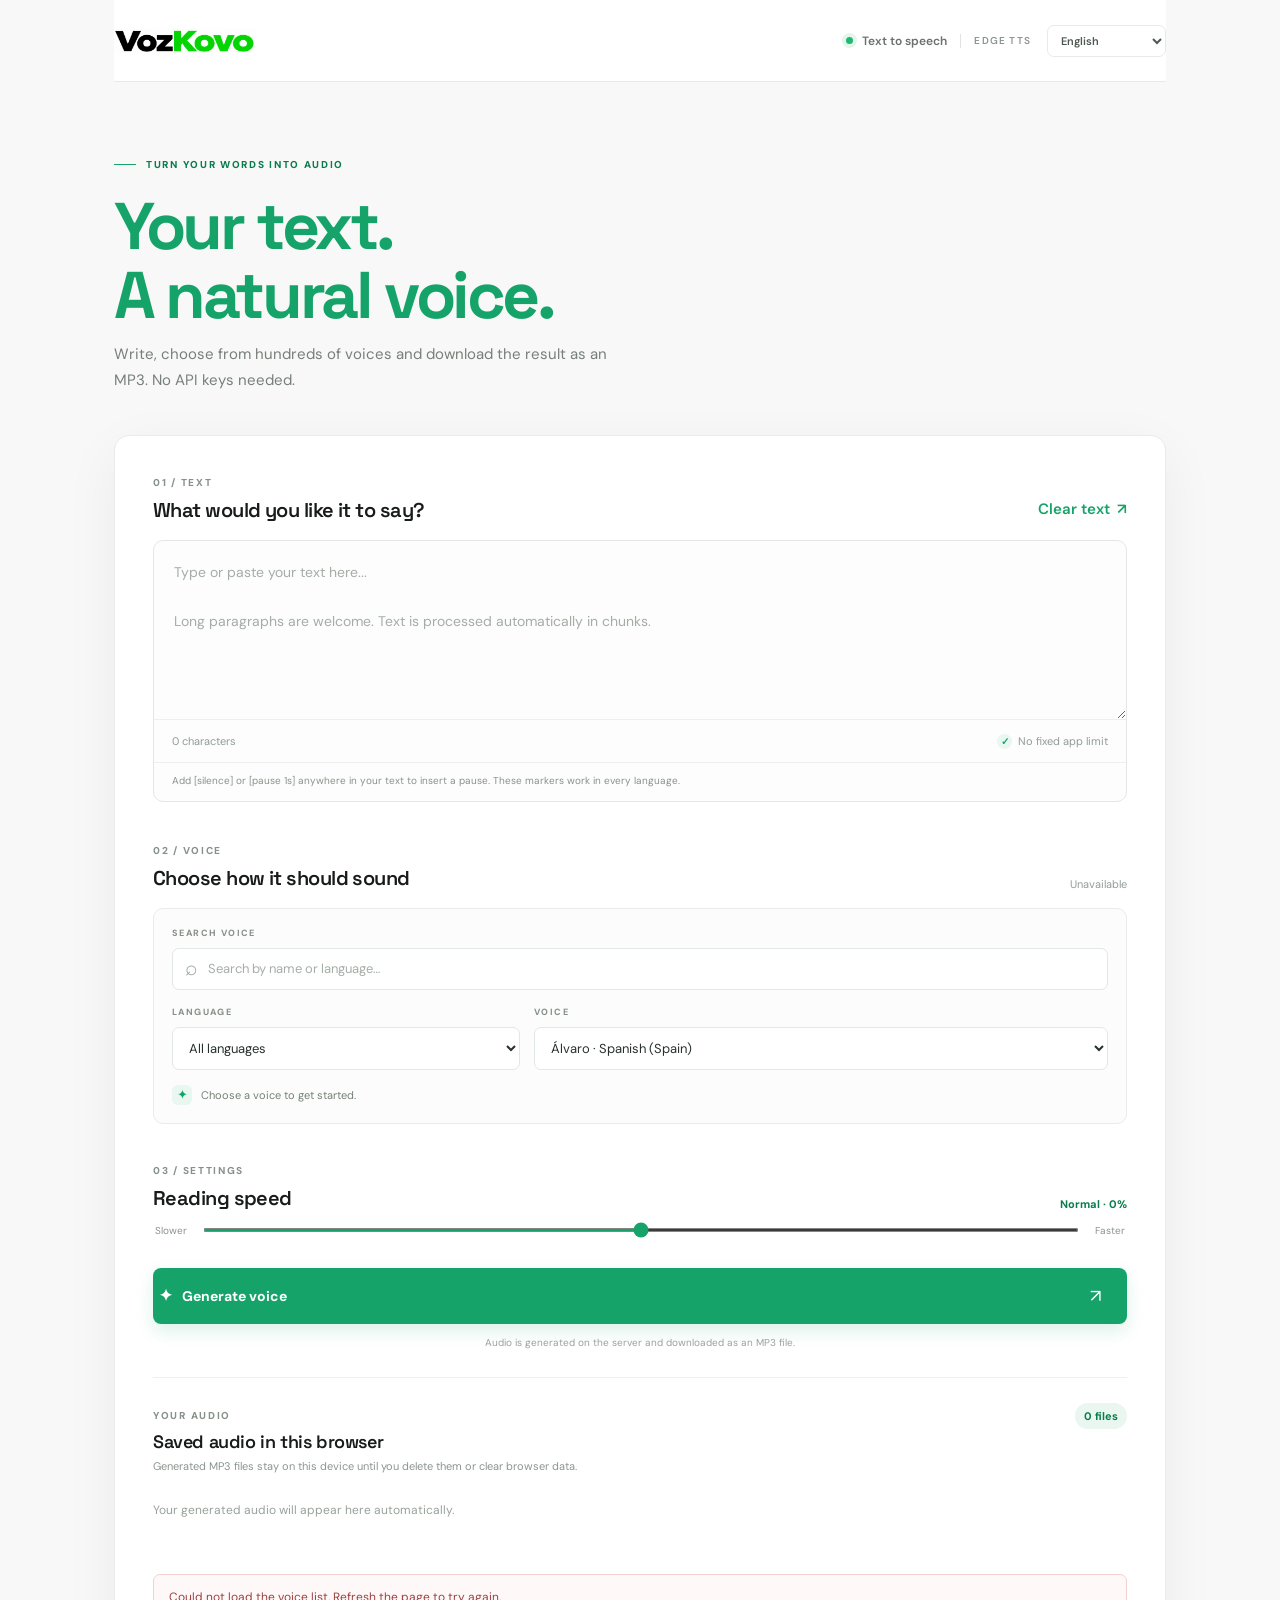
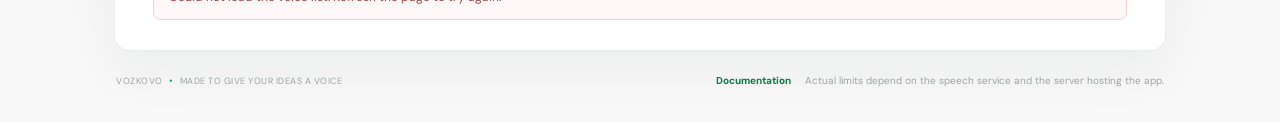
==== static/index.html @ 49c25f30 "Initial commit from Pack2Git" ====
<!DOCTYPE html>
<html lang="en">
<head>
  <meta charset="UTF-8">
  <meta name="viewport" content="width=device-width, initial-scale=1.0">
  <meta name="theme-color" content="#f7f8fa">
  <meta name="description" content="Turn text into speech and download your audio as an MP3.">
  <title>VozKovo — Text to speech</title>
  <link rel="preconnect" href="https://fonts.googleapis.com">
  <link rel="preconnect" href="https://fonts.gstatic.com" crossorigin>
  <link href="https://fonts.googleapis.com/css2?family=DM+Sans:wght@400;500;600;700;800&family=Space+Grotesk:wght@500;600;700&display=swap" rel="stylesheet">
  <link rel="stylesheet" href="/static/styles.css">
</head>
<body>
  <div class="page-shell">
    <header class="topbar">
      <a class="brand" id="brandLink" href="/" aria-label="VozKovo home">
        <img class="brand-logo" src="/logos/vozkovo-logo.png" alt="VozKovo">
      </a>
      <div class="topbar-right">
        <span class="status-dot"></span>
        <span id="statusLabel">Text to speech</span>
        <span class="top-divider"></span>
        <span class="engine-label">EDGE TTS</span>
        <label class="visually-hidden" for="uiLanguage" id="uiLanguageLabel">Website language</label>
        <select id="uiLanguage" class="ui-language-select" aria-labelledby="uiLanguageLabel">
          <option value="es">Español</option>
          <option value="en">English</option>
          <option value="fr">Français</option>
          <option value="de">Deutsch</option>
          <option value="it">Italiano</option>
          <option value="pt">Português</option>
          <option value="nl">Nederlands</option>
        </select>
      </div>
    </header>

    <main>
      <section class="hero">
        <div class="eyebrow"><span class="eyebrow-line"></span><span id="eyebrowText">TURN YOUR WORDS INTO AUDIO</span></div>
        <h1><span id="heroTitle">Your text.</span><br><span id="heroAccent">A natural voice.</span></h1>
        <p class="hero-copy" id="heroCopy">Write, choose from hundreds of voices and download the result as an MP3. No API keys needed.</p>
      </section>

      <section class="workspace" aria-label="Text to speech generator">
        <div class="section-head">
          <div><span class="step-label" id="textStep">01 / TEXT</span><h2 id="textHeading">What would you like it to say?</h2></div>
          <button class="text-action" id="clearText" type="button"><span id="clearTextLabel">Clear text</span> <span>↗</span></button>
        </div>
        <div class="textarea-wrap">
          <textarea id="textInput" spellcheck="true" placeholder="Type or paste your text here...\n\nLong paragraphs are welcome. Text is processed automatically in chunks."></textarea>
          <div class="textarea-footer">
            <span id="charCount">0 characters</span>
            <span class="no-limit"><span class="check-icon">✓</span><span id="noLimitText">No fixed app limit</span></span>
          </div>
          <p class="pause-help" id="pauseHelp">Add [silence] or [pause 1s] anywhere in your text to insert a pause. These tags work in every interface language.</p>
        </div>

        <div class="section-head voice-heading">
          <div><span class="step-label" id="voiceStep">02 / VOICE</span><h2 id="voiceHeading">Choose how it should sound</h2></div>
          <span class="voice-count" id="voiceCount">Loading voices…</span>
        </div>
        <div class="voice-controls">
          <label class="field-label" for="voiceSearch" id="searchVoiceLabel">SEARCH VOICE</label>
          <div class="search-wrap"><span class="search-icon">⌕</span><input id="voiceSearch" type="search" placeholder="Search by name or language…" autocomplete="off"></div>
          <div class="select-row">
            <div class="select-field">
              <label class="field-label" for="languageFilter" id="voiceLanguageLabel">LANGUAGE</label>
              <select id="languageFilter"><option value="all">All languages</option><option value="es">Spanish</option></select>
            </div>
            <div class="select-field voice-select-field">
              <label class="field-label" for="voiceSelect" id="voiceLabel">VOICE</label>
              <select id="voiceSelect"><option value="es-ES-AlvaroNeural">Álvaro · Spanish (Spain)</option></select>
            </div>
          </div>
          <div class="voice-note" id="voiceNote"><span class="voice-note-icon">✦</span><span>Choose a voice to get started.</span></div>
        </div>

        <div class="section-head speed-head">
          <div><span class="step-label" id="settingsStep">03 / SETTINGS</span><h2 id="speedHeading">Reading speed</h2></div>
          <span class="speed-value" id="speedValue">Normal · 0%</span>
        </div>
        <div class="speed-control">
          <span class="speed-caption" id="slowerLabel">Slower</span>
          <input id="speedRange" type="range" min="-50" max="50" value="0" step="5" aria-label="Reading speed">
          <span class="speed-caption" id="fasterLabel">Faster</span>
        </div>

        <div class="generate-area">
          <button id="generateBtn" class="generate-button" type="button">
            <span class="generate-icon">✦</span><span id="generateLabel">Generate voice</span><span class="button-arrow">↗</span>
          </button>
          <p class="generate-hint" id="generateHint">Audio is generated on the server and downloaded as an MP3 file.</p>
        </div>

        <section id="resultPanel" class="result-panel hidden" aria-live="polite">
          <div class="result-topline"><span class="result-check">✓</span><div><strong id="resultTitle">Your voice is ready</strong><span id="resultSubtitle">Play the audio or save the MP3.</span></div><span class="mp3-tag">MP3</span></div>
          <audio id="audioPlayer" controls preload="metadata"></audio>
          <a id="downloadBtn" class="download-button" href="#" download="voz-kovo.mp3"><span>↓</span><span id="downloadLabel">Download MP3</span></a>
        </section>

        <section id="libraryPanel" class="library-panel" aria-labelledby="libraryTitle">
          <div class="library-heading">
            <div>
              <span class="step-label" id="libraryStep">YOUR AUDIO</span>
              <h2 id="libraryTitle">Saved audio in this browser</h2>
              <p id="libraryInfo">Generated MP3 files are stored on this device until you delete them or clear browser data.</p>
            </div>
            <span class="library-count" id="libraryCount">0 files</span>
          </div>
          <p class="library-empty" id="libraryEmpty">Your generated audio will appear here automatically.</p>
          <div id="libraryList" class="library-list"></div>
          <p id="libraryStatus" class="library-status" aria-live="polite"></p>
        </section>

        <div id="progressPanel" class="progress-panel hidden" aria-live="polite">
          <div class="progress-copy"><span id="progressText">Preparing your voice…</span><strong id="progressPercent">0%</strong></div>
          <div class="progress-track"><div id="progressBar" class="progress-bar"></div></div>
          <p id="progressDetail">Processing the text in chunks.</p>
        </div>
        <div id="errorBox" class="error-box hidden" role="alert"></div>
      </section>

      <footer class="footer"><span id="footerBrand">VOZKOVO <span class="footer-dot">•</span> MADE TO GIVE YOUR IDEAS A VOICE</span><span class="footer-right"><a id="documentationLink" href="/documentation">Documentation</a><span id="footerNote">No fixed app character cap. Provider and hosting limits may still apply.</span></span></footer>
    </main>
  </div>
  <script src="/static/app.js"></script>
</body>
</html>
---- static/styles.css ----
:root{--ink:#171b19;--muted:#777f7a;--line:#e7eae7;--green:#16a36a;--green-dark:#087c4b;--mint:#e9f7f0;--paper:#f7f8f7;--white:#fff;--shadow:0 16px 55px rgba(20,38,29,.055)}
*{box-sizing:border-box}html{scroll-behavior:smooth}body{margin:0;background:var(--paper);color:var(--ink);font-family:'DM Sans',sans-serif;-webkit-font-smoothing:antialiased}.page-shell{max-width:1120px;margin:0 auto;padding:0 34px}.topbar{height:82px;display:flex;align-items:center;justify-content:space-between;border-bottom:1px solid var(--line)}.brand{display:flex;gap:11px;align-items:center;text-decoration:none;color:var(--ink);font:700 22px 'Space Grotesk',sans-serif;letter-spacing:-1.1px}.brand-green{color:var(--green)}.brand-mark{width:27px;height:27px;border-radius:8px;background:#e6f6ee;display:flex;align-items:center;justify-content:center;gap:2px;padding:6px}.brand-mark span{width:3px;border-radius:3px;background:var(--green)}.brand-mark span:nth-child(1){height:8px}.brand-mark span:nth-child(2){height:15px}.brand-mark span:nth-child(3){height:11px}.brand-mark span:nth-child(4){height:6px}.topbar-right{display:flex;align-items:center;gap:9px;color:#68716b;font-size:12px;font-weight:600}.status-dot{width:7px;height:7px;background:#20b875;border-radius:50%;box-shadow:0 0 0 4px #e4f5ec}.top-divider{height:14px;width:1px;background:#dfe4df;margin:0 4px}.engine-label{font-size:10px;letter-spacing:1.2px;color:#8b948e}.hero{padding:76px 0 42px}.eyebrow,.step-label,.field-label{font-size:10px;letter-spacing:1.7px;font-weight:800;color:#87918a}.eyebrow{display:flex;align-items:center;gap:10px;color:var(--green-dark)}.eyebrow-line{width:22px;height:1px;background:var(--green)}h1{font:700 clamp(42px,7vw,66px)/1.04 'Space Grotesk',sans-serif;letter-spacing:-3.4px;margin:21px 0 13px}h1 span{color:var(--green)}.hero-copy{margin:0;color:var(--muted);font-size:15px;line-height:1.7;max-width:520px}.workspace{background:var(--white);border:1px solid #e9ece9;border-radius:15px;padding:34px 38px 30px;box-shadow:var(--shadow)}.section-head{display:flex;align-items:flex-end;justify-content:space-between;gap:15px;margin-bottom:17px}.section-head h2{font:600 20px 'Space Grotesk',sans-serif;letter-spacing:-.55px;margin:6px 0 0}.text-action{background:none;border:0;padding:4px 0;color:#828b85;font:600 12px 'DM Sans',sans-serif;cursor:pointer}.text-action span{color:var(--green);font-size:15px;margin-left:4px}.textarea-wrap{border:1px solid #e3e8e4;border-radius:10px;background:#fcfdfc;overflow:hidden;transition:border-color .2s,box-shadow .2s}.textarea-wrap:focus-within,.search-wrap:focus-within{border-color:#8bc9aa;box-shadow:0 0 0 3px rgba(22,163,106,.08)}textarea{display:block;width:100%;min-height:178px;resize:vertical;padding:19px 20px 12px;border:0;outline:0;background:transparent;color:var(--ink);font:14px/1.75 'DM Sans',sans-serif}textarea::placeholder{color:#a5ada7}.textarea-footer{height:43px;border-top:1px solid #edf0ed;display:flex;align-items:center;justify-content:space-between;padding:0 18px;color:#929b95;font-size:11px}.no-limit{display:flex;align-items:center;gap:6px}.check-icon{display:inline-flex;align-items:center;justify-content:center;width:15px;height:15px;border-radius:50%;background:#e8f7ef;color:var(--green);font-size:10px;font-weight:800}.voice-heading{margin-top:36px}.voice-count{font-size:11px;color:#939c96}.voice-controls{background:#fbfcfb;border:1px solid #e9ede9;border-radius:10px;padding:18px}.field-label{display:block;font-size:9px;letter-spacing:1.4px;margin-bottom:9px}.search-wrap{height:42px;display:flex;align-items:center;border:1px solid #e2e8e3;border-radius:7px;background:#fff;padding:0 12px;transition:.2s}.search-icon{font-size:21px;color:#98a39b;margin-right:8px;line-height:1}.search-wrap input{border:0;outline:0;width:100%;background:transparent;font:13px 'DM Sans',sans-serif;color:var(--ink)}.search-wrap input::placeholder{color:#a6aea8}.select-row{display:grid;grid-template-columns:1fr 1.65fr;gap:14px;margin-top:16px}.select-field select{width:100%;height:43px;border:1px solid #e2e8e3;border-radius:7px;padding:0 12px;background:#fff;color:#28312b;font:13px 'DM Sans',sans-serif;outline:none}.select-field select:focus{border-color:#8bc9aa}.voice-note{margin-top:15px;display:flex;align-items:center;gap:9px;color:#768078;font-size:11px}.voice-note strong{color:#3c4d42}.voice-note-icon{width:20px;height:20px;border-radius:6px;background:#e8f7ef;color:var(--green);display:flex;align-items:center;justify-content:center}.speed-head{margin-top:34px;margin-bottom:13px}.speed-value{font-size:11px;color:var(--green-dark);font-weight:700}.speed-control{display:flex;align-items:center;gap:14px;padding:0 2px}.speed-caption{font-size:10px;color:#89938c;white-space:nowrap}.speed-control input{flex:1;accent-color:var(--green);height:4px;cursor:pointer}.generate-area{margin-top:31px}.generate-button{width:100%;height:56px;border:0;border-radius:8px;background:var(--green);color:white;font:700 14px 'DM Sans',sans-serif;display:flex;align-items:center;justify-content:center;gap:10px;cursor:pointer;transition:background .2s,transform .2s,box-shadow .2s;box-shadow:0 7px 17px rgba(22,163,106,.15)}.generate-button:hover{background:#0e925d;transform:translateY(-1px);box-shadow:0 9px 20px rgba(22,163,106,.2)}.generate-button:disabled{opacity:.72;cursor:wait;transform:none}.generate-icon{font-size:16px}.button-arrow{margin-left:auto;margin-right:20px;font-size:18px;font-weight:400}.generate-hint{text-align:center;margin:12px 0 0;color:#9aa29c;font-size:10px}.progress-panel,.result-panel{margin-top:22px;border:1px solid #e4ece6;background:#fbfdfb;border-radius:10px;padding:18px}.progress-copy{display:flex;justify-content:space-between;align-items:center;font-size:12px;color:#4b5850}.progress-copy strong{color:var(--green-dark)}.progress-track{height:6px;background:#e9efeb;border-radius:10px;overflow:hidden;margin-top:13px}.progress-bar{height:100%;width:0;background:var(--green);border-radius:10px;transition:width .35s}.progress-panel p{font-size:10px;color:#929a94;margin:9px 0 0}.result-topline{display:flex;align-items:center;gap:10px;margin-bottom:15px}.result-check{height:25px;width:25px;display:flex;align-items:center;justify-content:center;border-radius:50%;background:#e4f6eb;color:var(--green);font-size:13px;font-weight:800}.result-topline div{display:flex;flex-direction:column;gap:3px}.result-topline strong{font-size:13px}.result-topline div span{font-size:10px;color:#8b958e}.mp3-tag{margin-left:auto;color:#168b5b;background:#e9f7f0;padding:5px 8px;border-radius:5px;font-size:9px;font-weight:800;letter-spacing:1px}audio{width:100%;height:42px;margin:3px 0 13px}.download-button{height:43px;border:1px solid #b9dfc9;background:#f0faf4;color:#13794d;display:flex;align-items:center;justify-content:center;gap:9px;border-radius:7px;text-decoration:none;font-size:12px;font-weight:700;transition:.2s}.download-button:hover{background:#e5f7ed}.download-button span{font-size:18px}.error-box{margin-top:18px;padding:13px 15px;border:1px solid #f0d2d2;background:#fff8f8;border-radius:7px;color:#9d4141;font-size:12px;line-height:1.5}.hidden{display:none!important}.footer{display:flex;justify-content:space-between;gap:20px;padding:23px 2px 35px;color:#9da59f;font-size:9px;letter-spacing:.5px}.footer span:last-child{text-align:right;letter-spacing:0;font-size:10px}.footer-dot{color:var(--green);padding:0 4px}
@media(max-width:700px){.page-shell{padding:0 18px}.topbar{height:69px}.topbar-right{font-size:10px}.hero{padding:56px 0 30px}h1{letter-spacing:-2.4px}.hero-copy{font-size:13px}.workspace{padding:23px 18px 22px}.section-head h2{font-size:18px}.select-row{grid-template-columns:1fr;gap:13px}.voice-count{font-size:10px}.footer{flex-direction:column;gap:8px}.footer span:last-child{text-align:left}.textarea-footer{padding:0 12px}.textarea-footer span{font-size:10px}}

/* Automatic interface language selector */
.visually-hidden{position:absolute;width:1px;height:1px;padding:0;margin:-1px;overflow:hidden;clip:rect(0,0,0,0);white-space:nowrap;border:0}
.ui-language-select{height:32px;max-width:125px;margin-left:7px;padding:0 25px 0 9px;border:1px solid var(--line);border-radius:7px;background:#fff;color:#4d5851;font:600 11px 'DM Sans',sans-serif;cursor:pointer;outline:none}
.ui-language-select:focus{border-color:#8bc9aa;box-shadow:0 0 0 3px rgba(22,163,106,.08)}
@media(max-width:700px){.topbar-right{gap:7px}.ui-language-select{max-width:105px;margin-left:2px;padding-left:7px;font-size:10px}.engine-label,.top-divider{display:none}}

/* Brand, browser audio library and documentation */
.brand{gap:0}.brand-logo{display:block;width:142px;max-height:48px;object-fit:contain}
.pause-help{margin:0;padding:10px 18px 12px;border-top:1px solid #edf0ed;color:#87928a;font-size:10px;line-height:1.55}
.library-panel{margin-top:28px;padding-top:25px;border-top:1px solid #edf0ed}
.library-heading{display:flex;justify-content:space-between;align-items:flex-start;gap:18px}
.library-heading h2{font:600 18px 'Space Grotesk',sans-serif;letter-spacing:-.4px;margin:6px 0 5px}
.library-heading p{margin:0;color:#8b958e;font-size:11px;line-height:1.6;max-width:590px}
.library-count{white-space:nowrap;color:var(--green-dark);font-size:11px;font-weight:700;padding:6px 9px;background:var(--mint);border-radius:20px}
.library-empty{font-size:12px;color:#98a19a;padding:15px 0 3px}
.library-list{display:grid;gap:11px;margin-top:14px}
.library-item{border:1px solid #e6ece7;border-radius:9px;padding:13px;background:#fcfdfc;display:grid;grid-template-columns:minmax(0,1fr) auto;gap:10px 15px;align-items:center}
.library-item-info{min-width:0}.library-item-info strong{display:block;font-size:12px;overflow-wrap:anywhere}.library-item-info span{display:block;color:#8d978f;font-size:10px;margin-top:4px}
.library-item audio{grid-column:1/-1;width:100%;height:35px;margin:0}
.library-item-actions{display:flex;gap:7px}.library-item-actions button,.library-item-actions a{border:1px solid #dfe8e1;background:#fff;color:#526157;border-radius:6px;padding:7px 9px;text-decoration:none;font:600 10px 'DM Sans',sans-serif;cursor:pointer}
.library-item-actions button:hover,.library-item-actions a:hover{border-color:#9dcdb1;color:var(--green-dark)}
.library-item-actions button[data-action="delete"]{color:#a34b4b}
.library-status{min-height:14px;color:#8b958e;font-size:10px;margin:7px 0 0}
.footer-right{display:flex;align-items:center;justify-content:flex-end;gap:14px}.footer-right a,.docs-home-link,.docs-bottom a{color:var(--green-dark);font-size:10px;font-weight:700;text-decoration:none;white-space:nowrap}.footer-right a:hover,.docs-home-link:hover,.docs-bottom a:hover{text-decoration:underline}
.documentation-shell{max-width:900px}.docs-home-link{font-size:11px}.documentation{padding:65px 0 45px;max-width:760px;margin:0 auto}.documentation h1{margin:20px 0 14px}.documentation h1 span{color:var(--green)}.docs-intro{font-size:16px;line-height:1.75;color:var(--muted);max-width:650px;margin:0 0 35px}.docs-section{padding:25px 0;border-top:1px solid var(--line)}.docs-section h2{font:600 21px 'Space Grotesk',sans-serif;letter-spacing:-.5px;margin:8px 0 13px}.docs-section p,.docs-section li{color:#657168;font-size:13px;line-height:1.8}.docs-section ol{padding-left:22px}.docs-section li{padding:3px 0}.docs-section code,.code-examples code{font:600 12px ui-monospace,SFMono-Regular,Consolas,monospace;color:#087c4b;background:#eaf7ef;border-radius:5px;padding:4px 7px}.code-examples{display:grid;grid-template-columns:150px 1fr;align-items:center;gap:10px 13px;margin:18px 0}.code-examples span{font-size:12px;color:#69756c}.docs-note{background:#f0f7f2;border:0;border-radius:10px;padding:20px 22px;margin-top:12px}.docs-bottom{display:flex;justify-content:space-between;gap:20px;align-items:center;padding-top:28px;color:#9da59f;font-size:9px;letter-spacing:.5px}
@media(max-width:700px){.brand-logo{width:116px;max-height:40px}.library-heading h2{font-size:16px}.library-item{grid-template-columns:1fr}.library-item-actions{justify-content:flex-start}.footer-right{flex-direction:column;align-items:flex-start;gap:6px}.footer-right a{font-size:11px}.documentation{padding:48px 0 30px}.documentation h1{font-size:42px;letter-spacing:-2.2px}.docs-intro{font-size:14px}.code-examples{grid-template-columns:1fr;gap:6px}.code-examples span{margin:0 0 9px 2px}.docs-bottom{align-items:flex-start;flex-direction:column}}
.voice-note-icon{font-size:13px;line-height:1;flex:0 0 20px}
.topbar{background:#fff}
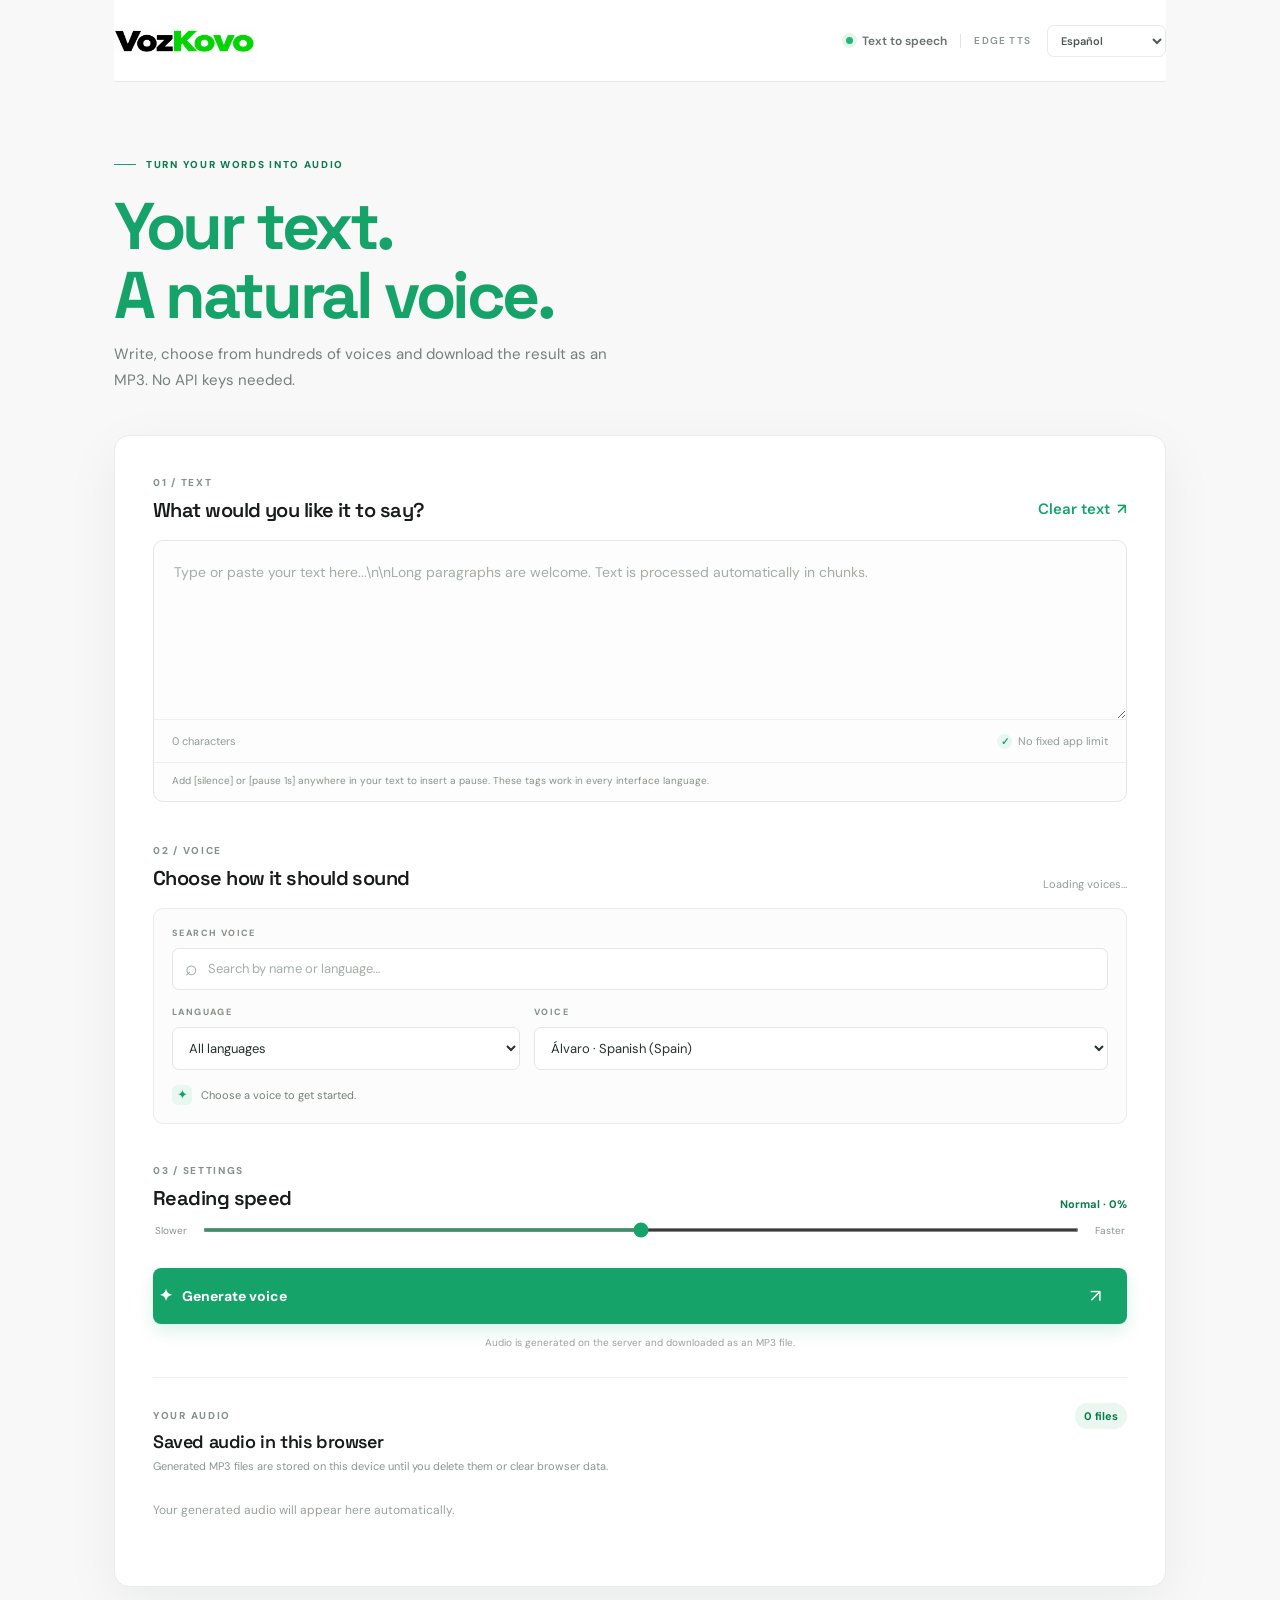
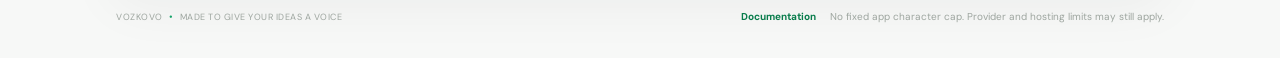
==== commit 50fb89cd: "Keep static frontend entry paths relative" ====
--- a/static/index.html
+++ b/static/index.html
@@ -124,6 +124,7 @@
       <footer class="footer"><span id="footerBrand">VOZKOVO <span class="footer-dot">•</span> MADE TO GIVE YOUR IDEAS A VOICE</span><span class="footer-right"><a id="documentationLink" href="/documentation">Documentation</a><span id="footerNote">No fixed app character cap. Provider and hosting limits may still apply.</span></span></footer>
     </main>
   </div>
-  <script src="/static/app.js"></script>
+  <script src="./config.js"></script>
+  <script src="./app.js"></script>
 </body>
 </html>
--- a/static/styles.css
+++ b/static/styles.css
@@ -30,3 +30,6 @@
 @media(max-width:700px){.brand-logo{width:116px;max-height:40px}.library-heading h2{font-size:16px}.library-item{grid-template-columns:1fr}.library-item-actions{justify-content:flex-start}.footer-right{flex-direction:column;align-items:flex-start;gap:6px}.footer-right a{font-size:11px}.documentation{padding:48px 0 30px}.documentation h1{font-size:42px;letter-spacing:-2.2px}.docs-intro{font-size:14px}.code-examples{grid-template-columns:1fr;gap:6px}.code-examples span{margin:0 0 9px 2px}.docs-bottom{align-items:flex-start;flex-direction:column}}
 .voice-note-icon{font-size:13px;line-height:1;flex:0 0 20px}
 .topbar{background:#fff}
+
+
+.pages-notice{display:flex;flex-direction:column;gap:5px;margin:0 0 18px;padding:14px 17px;border:1px solid #dceee4;border-radius:9px;background:#f0faf4;color:#315b43;font-size:12px;line-height:1.55}.pages-notice strong{font-size:13px;color:#176b43}.pages-notice span{color:#5c7565}
